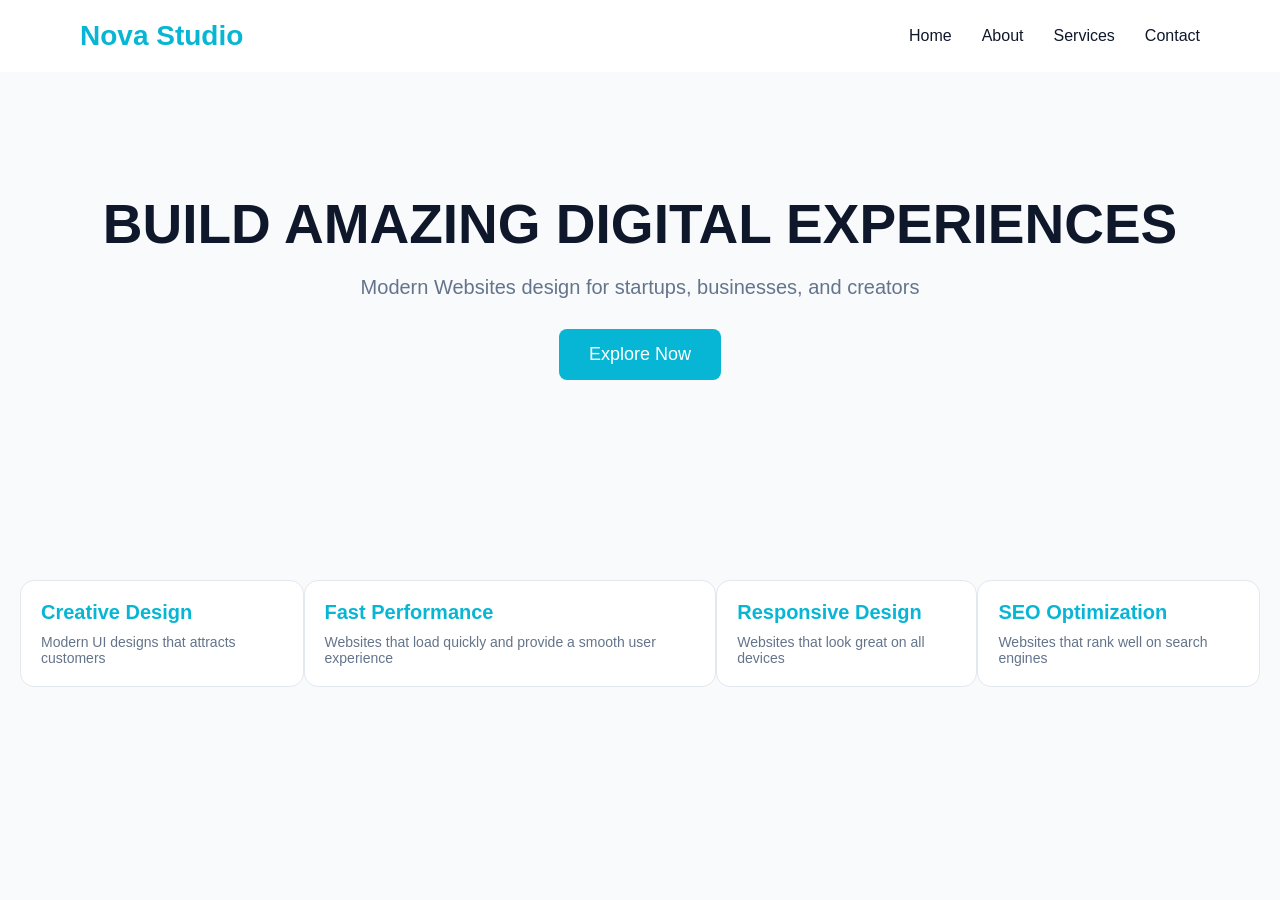
==== index.html @ 5db92a04 "assignment 1 part B" ====
<!DOCTYPE html>
<html lang="en">
<head>
    <meta charset="UTF-8">
    <meta name="viewport" content="width=device-width, initial-scale=1.0">
    <title>Nova Studio</title>
<link rel="stylesheet" href="style.css">
</head>
<body>
    <header>
        <nav class="navbar">
            <div class="logo">
                <h1>Nova Studio</h1>
            </div>
            <ul class="menu">
                <li><a href="#home">Home</a></li>
                <li><a href="#about">About</a></li>
                <li><a href="#services">Services</a></li>
                <li><a href="#contact">Contact</a></li>
            </ul>
        </nav>
    </header>
    <section class="hero">
       <h1> BUILD AMAZING DIGITAL EXPERIENCES</h1>
       <p>Modern Websites design for startups, businesses, and creators</p>
       <button>Explore Now</button>
    </section>
    <section class="features">
        <div class="card">
            <h3>Creative Design</h3>
            <p>Modern UI designs that attracts customers</p>
        </div>
        <div class="card">
            <h3>Fast Performance</h3>
            <p>Websites that load quickly and provide a smooth user experience</p>
        </div>
        <div class="card">
            <h3>Responsive Design</h3>
            <p>Websites that look great on all devices</p>
        </div>
        <div class="card">
            <h3>SEO Optimization</h3>
            <p>Websites that rank well on search engines</p>
        </div>
    </section>
</body> 
</html>
---- style.css ----
* {
    margin: 0;
    padding: 0;
    box-sizing: border-box;
    font-family: Arial, sans-serif;
}
body {
    background-color: #F8FAFC;
    color:#0F172A
}
.navbar {
    display: flex;
    justify-content: space-between;
    align-items: center;
    padding: 20px 80px;
    background-color: white;
  }
  .logo h1 {
    color: #06B6D4;
    font-size: 28px;
    font-weight: bold;
  }
  .menu {
    list-style: none;
    display: flex;
    gap: 30px;
  }
  .menu a{
    color: #0F172A;
    text-decoration: none;
  }
  .menu a:hover {
    color: #06B6D4;
  }
  .hero {
    text-align: center;
    padding: 120px 20px;
  }
  .hero h1 {
    font-size: 55px;
    margin-bottom: 20px;
    color: #0F172A;
  }
  .hero p {
    font-size: 20px;
    margin-bottom: 30px;
    color: #64748b;
  }
    .hero button {
        padding: 15px 30px;
        font-size: 18px;
        color: white;
        background-color: #06B6D4;
        border: none;
        border-radius: 8px;
        cursor: pointer;
    }
    .features {
        display: flex;
        justify-content: space-around;
        padding: 80px 20px;
    }
    .feature {
        background-color: #1E293B;
        padding: 30px;
        border-radius: 10px;
        width: 30%;
        text-align: center;
    }
    .feature h3 {
        font-size: 24px;
        margin-bottom: 15px;
    }
    .feature p {
        font-size: 16px;
        color: #64748b;
    }
    .card {
        background-color: #ffffff;
        padding: 20px;
        border-radius: 14px;
        border: 1px solid #e2e8f0;
    }
    .card:hover {
        box-shadow: 0 4px 8px rgba(0, 0, 0, 0.1);
    }
    .card h3 {
        font-size: 20px;
        margin-bottom: 10px;
        color: #06b6d4;
    }
    .card p {
        font-size: 14px;
        color: #64748b;
     }
    
.ebook{
    display: flex;
     align-items:center;
     gap: 30px;
     padding:80px;
     background:whitesmoke
}
.ebook-image img{
    width: 378px;
    border-radius: 12px;
}
.ebook-content{
    font-size: 42px;
    color: #0f172a;
}
.ebook-content h2{
    color: #06B6D4;
    font-size: 50px;
}
.ebook-content p{
    font-size: 35px;
    color: black;
}
.info-section{
    padding: 60px 80px;
}
.benefits h2{
    margin-bottom: 22px;
    color: #06b6d4;
}
.benefits ul{
    line-height:  2.3;
    color: #475569;
}
.form-box{
    background-color: #0F172A;
    border-radius: 15px;
    padding: 35px;
    max-width: 500px;
    
}
.form-box h2{
    color: white;

}
.form-box form{
    display:flex;
    flex-direction:column;
    gap:15px;
}
.form-box input{
    padding:14px;
    border:none;
    border-radius:8px;
}
.form-box button{
    background:#06B6D4;
    color:white;
    border:none;
     padding:14px;

    border-radius:8px;

    cursor:pointer;

    transition:.3s;
}

.form-box button:hover{
    background:#22D3EE;
}
footer{
    text-align:center;
    padding:30px;
    color:#64748B;
}
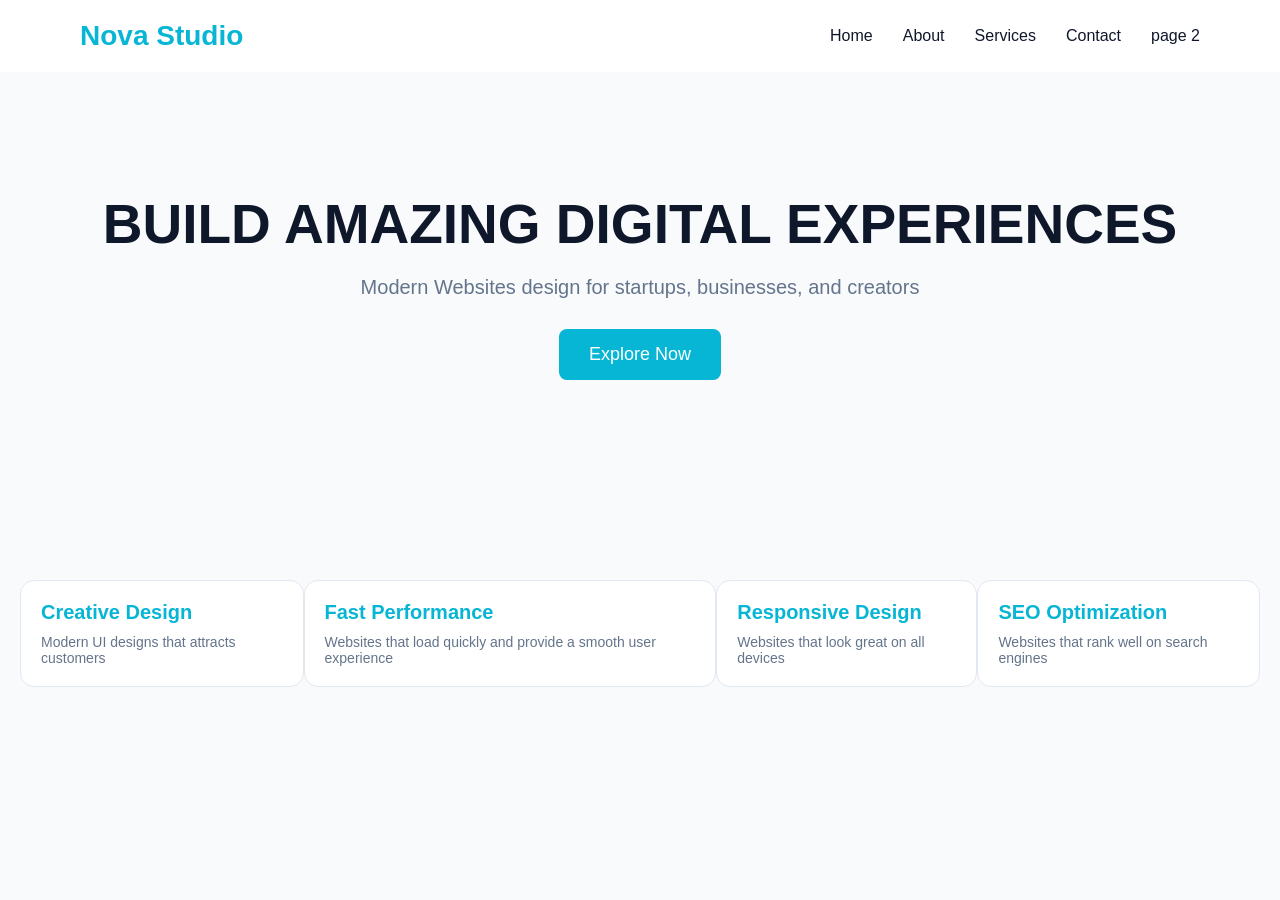
==== commit e153b4e6: "it is part b of assignment 1 i link two pages i dont make the pages separately" ====
--- a/index.html
+++ b/index.html
@@ -13,10 +13,11 @@
                 <h1>Nova Studio</h1>
             </div>
             <ul class="menu">
-                <li><a href="#home">Home</a></li>
+                <li><a href="index.html">Home</a></li>
                 <li><a href="#about">About</a></li>
                 <li><a href="#services">Services</a></li>
                 <li><a href="#contact">Contact</a></li>
+                <li><a href="page.html">page 2</a></li>
             </ul>
         </nav>
     </header>
